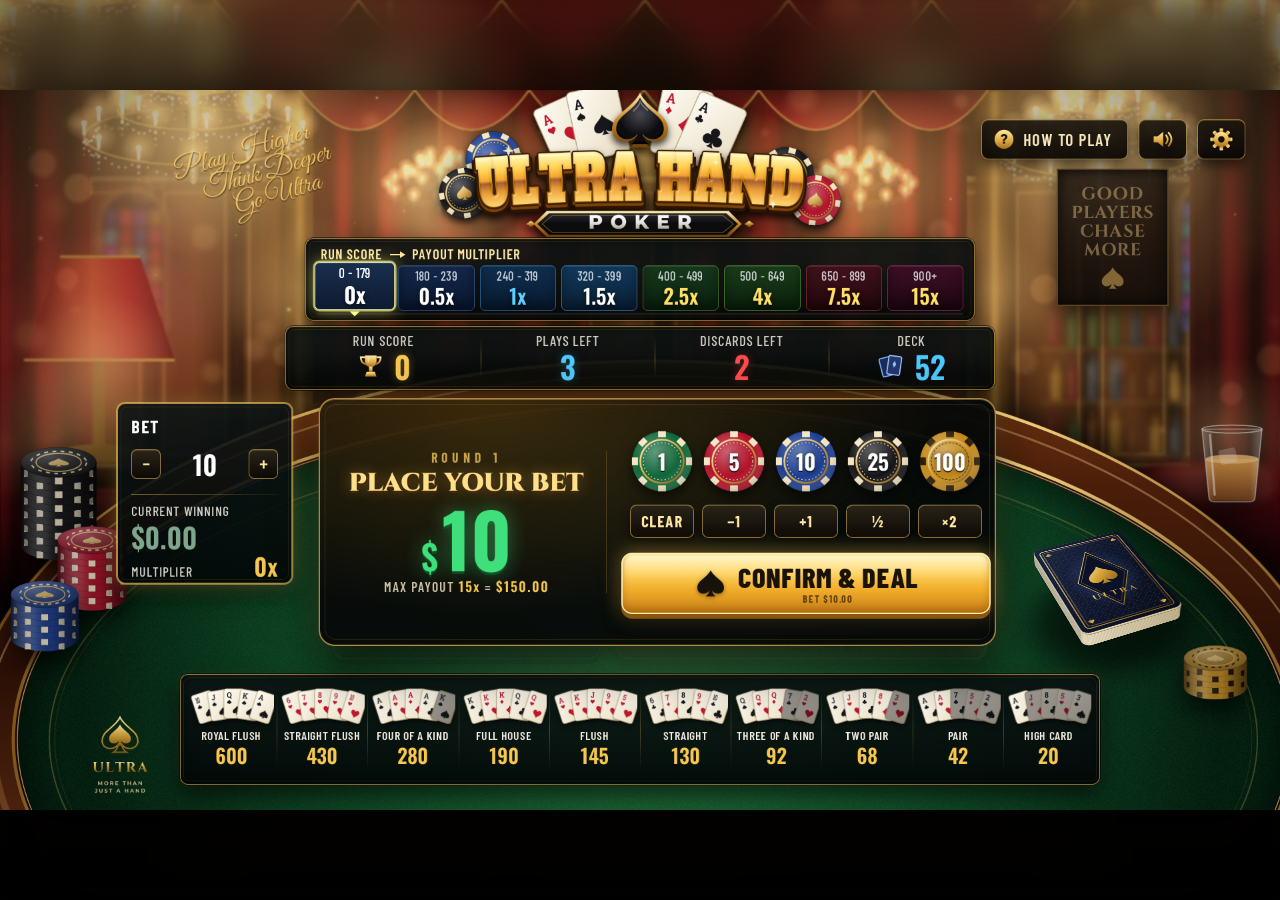
==== desktop/index.html @ 8f2689df "Ultra Hand Poker" ====
<!doctype html>
<html lang="en">
<head>
<meta charset="utf-8">
<meta name="viewport" content="width=device-width,initial-scale=1,viewport-fit=cover">
<meta name="theme-color" content="#0b0605">
<title>Ultra Hand Poker</title>
<link rel="preload" href="assets/backgrounds/casino_lounge.jpg" as="image">
<link rel="preload" href="assets/backgrounds/table.png" as="image">
<link rel="stylesheet" href="css/fonts.css">
<link rel="stylesheet" href="css/stage.css">
<link rel="stylesheet" href="css/components.css">
<link rel="stylesheet" href="css/cards.css">
<link rel="stylesheet" href="css/effects.css">
<link rel="stylesheet" href="css/portrait.css">
</head>
<body>
<div id="viewport">
  <div id="stage" class="stage">
    <!-- ================= ROOM (static backdrop) ================= -->
    <div class="room" aria-hidden="true">
      <img class="room-bg" src="assets/backgrounds/casino_lounge.jpg" alt="">
      <div class="flicker f1"></div><div class="flicker f2"></div><div class="flicker f3"></div><div class="flicker f4"></div>
      <canvas id="ambient" width="1920" height="1080"></canvas>
    </div>

    <!-- ================= WORLD (shakes as one) ================= -->
    <div id="world" class="world">
      <img class="table" src="assets/backgrounds/table.png" alt="" aria-hidden="true">

      <!-- decorative props -->
      <div class="props" aria-hidden="true">
        <img class="prop stack s1" src="assets/ui/chipstack_black.svg" alt="">
        <img class="prop stack s2" src="assets/ui/chipstack_red.svg" alt="">
        <img class="prop stack s3" src="assets/ui/chipstack_blue.svg" alt="">
        <img class="prop stack s4" src="assets/ui/chipstack_gold.svg" alt="">
        <img class="prop glass" src="assets/ui/glass.svg" alt="">
      </div>
      <div id="deck" class="deck-prop" aria-hidden="true"></div>

      <div class="motto" aria-hidden="true"><span>Play Higher</span><span>Think Deeper</span><span>Go Ultra</span></div>
      <div class="wall-sign" aria-hidden="true"><span>GOOD</span><span>PLAYERS</span><span>CHASE</span><span>MORE</span><svg viewBox="0 0 100 100"><path d="M50 3 C55 14 66 24 78 34 C91 45 98 53 98 66 C98 79 88 87 76 87 C67 87 60 83 55 76 C56 85 60 92 68 97 L32 97 C40 92 44 85 45 76 C40 83 33 87 24 87 C12 87 2 79 2 66 C2 53 9 45 22 34 C34 24 45 14 50 3 Z"/></svg></div>

      <header id="logoWrap" class="logo-wrap"><img class="logo" src="assets/ui/logo.png" alt="Ultra Hand Poker"><div class="logo-shine"><i></i><i></i><i></i><i></i></div></header>

      <nav class="top-controls">
        <button id="howToBtn" class="btn-ghost how"><img src="assets/ui/icons/help.svg" alt=""><span>HOW TO PLAY</span></button>
        <button id="soundBtn" class="btn-ghost square" aria-label="Toggle sound"><img id="soundIcon" src="assets/ui/icons/sound_on.svg" alt=""></button>
        <button id="settingsBtn" class="btn-ghost square" aria-label="Settings"><img src="assets/ui/icons/settings.svg" alt=""></button>
      </nav>

      <section class="panel ladder-panel">
        <div class="panel-label">RUN SCORE <i class="arrow"></i> PAYOUT MULTIPLIER</div>
        <div id="ladder" class="ladder"></div>
        <div class="tier-progress"><i id="tierFill"></i></div>
      </section>

      <section class="panel hud">
        <div class="hud-cell score"><span class="lbl">RUN SCORE</span><div class="val"><img src="assets/ui/icons/trophy.svg" alt=""><b id="runScore">0</b></div></div>
        <div class="hud-cell plays"><span class="lbl">PLAYS LEFT</span><div class="val"><b id="playsLeft">3</b></div></div>
        <div class="hud-cell discards"><span class="lbl">DISCARDS LEFT</span><div class="val"><b id="discardsLeft">2</b></div></div>
        <div class="hud-cell deckc"><span class="lbl">DECK</span><div class="val"><img src="assets/ui/icons/deck.svg" alt=""><b id="deckLeft">52</b></div></div>
      </section>

      <aside class="panel bet-panel">
        <div class="bet-title">BET</div>
        <div class="bet-control">
          <button id="betMinus" class="bet-btn" aria-label="Decrease bet">−</button>
          <input id="betInput" type="number" min="1" max="10000" step="1" value="10" inputmode="numeric" aria-label="Bet amount">
          <button id="betPlus" class="bet-btn" aria-label="Increase bet">+</button>
        </div>
        <div class="bet-sep"></div>
        <div class="bet-label">CURRENT WINNING</div>
        <div id="livePayout" class="live-win">$0.00</div>
        <div class="mult-row"><span>MULTIPLIER</span><b id="currentMult">0x</b></div>
      </aside>

      <div id="hand" class="hand"></div>

      <div class="sort-bar">
        <span class="sort-lbl">SORT:</span>
        <button id="sortRankBtn" class="seg">RANK</button>
        <button id="sortSuitBtn" class="seg">SUIT</button>
        <div id="suitPick" class="suit-pick"></div>
      </div>

      <div id="actions" class="actions">
        <button id="discardBtn" class="big-btn discard"><img class="ico" src="assets/ui/icons/discard.svg" alt=""><span class="lbl">DISCARD</span><em id="discardBadge" class="badge">2</em></button>
        <button id="playBtn" class="big-btn play"><img class="ico" src="assets/ui/icons/spade.svg" alt=""><span class="lbl">PLAY HAND<small id="playHint">SELECT 1–5 CARDS</small></span></button>
      </div>

      <!-- bet stake phase: choose the wager, then deal -->
      <section id="stakePanel" class="stake-panel" aria-labelledby="stakeTitle">
        <div class="stake-left">
        <div class="stake-kicker">ROUND <span id="stakeRound">1</span></div>
        <h2 id="stakeTitle">PLACE YOUR BET</h2>
        <div class="stake-amount"><span class="cur">$</span><b id="stakeValue">10</b></div>
        <div class="stake-max">MAX PAYOUT <b>15x</b> = <b id="stakeMax">$150.00</b></div>
        </div>
        <div class="stake-right">
        <div id="stakeChips" class="stake-chips"></div>
        <div class="stake-tools">
          <button id="stakeClear" class="stake-tool">CLEAR</button>
          <button id="stakeMinus" class="stake-tool" aria-label="Decrease bet by 1">−1</button>
          <button id="stakePlus" class="stake-tool" aria-label="Increase bet by 1">+1</button>
          <button id="stakeHalf" class="stake-tool">½</button>
          <button id="stakeDouble" class="stake-tool">×2</button>
        </div>
        <button id="confirmBet" class="big-btn play stake-confirm"><img class="ico" src="assets/ui/icons/spade.svg" alt=""><span class="lbl">CONFIRM &amp; DEAL<small id="confirmHint">BET $10.00</small></span></button>
        </div>
      </section>
      <section id="guide" class="panel guide"></section>
      <img class="emblem" src="assets/ui/emblem.svg" alt="" aria-hidden="true">

      <!-- scoring breakdown (appears during a play) -->
      <div id="scorePanel" class="score-panel" aria-live="polite">
        <div id="spName" class="sp-name">PAIR</div>
        <div class="sp-row">
          <div class="sp-box hand-val"><small>HAND</small><b id="spBase">0</b></div>
          <i class="sp-op">+</i>
          <div class="sp-box card-val"><small>CARDS</small><b id="spCards">0</b></div>
          <i class="sp-op">=</i>
          <div class="sp-box total"><small>SCORE</small><b id="spTotal">0</b></div>
        </div>
      </div>
      <div id="floaters" class="floaters"></div>
      <div id="finalBanner" class="final-banner">FINAL HAND</div>
    </div>

    <!-- ================= FX + OVERLAYS ================= -->
    <canvas id="fx" class="fx" width="1920" height="1080"></canvas>
    <div id="flash" class="flash"></div>
    <div id="tierBurst" class="tier-burst">
      <img class="rays" src="assets/ui/fx_rays.png" alt="">
      <div class="tb-inner"><small>PAYOUT TIER UNLOCKED</small><strong id="tierValue">2.5x</strong><span id="tierRange">400 – 499</span></div>
    </div>
    <div id="shuffleOverlay" class="shuffle-overlay"><strong>SHUFFLING &amp; DEALING</strong></div>

    <div id="howModal" class="modal" role="dialog" aria-modal="true" aria-labelledby="howTitle">
      <div class="modal-card">
        <button class="modal-close" data-close="howModal" aria-label="Close">×</button>
        <div class="kicker">ULTRA HAND POKER</div>
        <h2 id="howTitle">HOW TO PLAY</h2>
        <div class="how-grid">
          <div class="how-step"><b>1</b><div><strong>BET, THEN DEAL</strong>Pick your stake with the chips and press <em>Confirm &amp; Deal</em>. You get 7 cards from one finite 52-card deck — select 1–5.</div></div>
          <div class="how-step"><b>2</b><div><strong>PLAY OR DISCARD</strong>You get <em>3 Plays</em> and <em>2 Discards</em>. Used cards are replaced from the same deck.</div></div>
          <div class="how-step"><b>3</b><div><strong>SCORE</strong>Score = Poker Hand Value + values of the cards that form the hand. 2–10 = face value, J/Q/K = 10, A = 11.</div></div>
          <div class="how-step"><b>4</b><div><strong>CHASE THE PAYOUT</strong>Your Run Score climbs the ladder. The final tier multiplies your wager.</div></div>
        </div>
        <div id="howTable" class="how-table"></div>
        <div class="rule-note">Only cards that form the detected hand add card value — kickers score nothing.</div>
        <button class="big-btn play modal-cta" data-close="howModal"><span class="lbl">LET'S PLAY</span></button>
      </div>
    </div>

    <div id="settingsModal" class="modal" role="dialog" aria-modal="true" aria-labelledby="setTitle">
      <div class="modal-card small">
        <button class="modal-close" data-close="settingsModal" aria-label="Close">×</button>
        <div class="kicker">PREFERENCES</div>
        <h2 id="setTitle">SETTINGS</h2>
        <label class="setting-row">Sound volume <input id="volume" type="range" min="0" max="100" value="80"></label>
        <label class="setting-row">Screen shake <input id="shakeToggle" type="checkbox" checked></label>
        <label class="setting-row">Fast animations <input id="fastToggle" type="checkbox"></label>
        <label class="setting-row">Reduced motion <input id="motionToggle" type="checkbox"></label>
        <label class="setting-row">Show scoring detail <input id="detailToggle" type="checkbox" checked></label>
      </div>
    </div>

    <div id="resultModal" class="modal" role="dialog" aria-modal="true" aria-labelledby="resTitle">
      <div class="modal-card result">
        <div class="kicker">ROUND COMPLETE</div>
        <h2 id="resTitle">ULTRA PAYOUT</h2>
        <div class="res-label">WINNING PAYOUT</div>
        <div id="finalPayout" class="final-payout">$0.00</div>
        <div id="finalSub" class="final-sub"></div>
        <div id="finalHands" class="final-hands"></div>
        <button id="playAgainBtn" class="big-btn play modal-cta"><span class="lbl">NEXT ROUND</span></button>
      </div>
    </div>
  </div>
</div>
<div id="rotateHint" class="rotate-hint"></div>

<script src="js/config.js"></script>
<script src="js/rules.js"></script>
<script src="js/audio.js"></script>
<script src="js/fx.js"></script>
<script src="js/cards.js"></script>
<script src="js/ui.js"></script>
<script src="js/game.js"></script>
</body>
</html>
---- desktop/css/fonts.css ----
/* Bundled open-source fonts (SIL OFL) */
@font-face{font-family:"Barlow Condensed";font-weight:500;font-display:block;src:url(../assets/fonts/barlow-condensed-latin-500-normal.woff2) format("woff2")}
@font-face{font-family:"Barlow Condensed";font-weight:600;font-display:block;src:url(../assets/fonts/barlow-condensed-latin-600-normal.woff2) format("woff2")}
@font-face{font-family:"Barlow Condensed";font-weight:700;font-display:block;src:url(../assets/fonts/barlow-condensed-latin-700-normal.woff2) format("woff2")}
@font-face{font-family:"Barlow Condensed";font-weight:800;font-display:block;src:url(../assets/fonts/barlow-condensed-latin-800-normal.woff2) format("woff2")}
@font-face{font-family:"Oswald";font-weight:500;font-display:block;src:url(../assets/fonts/oswald-latin-500-normal.woff2) format("woff2")}
@font-face{font-family:"Oswald";font-weight:600;font-display:block;src:url(../assets/fonts/oswald-latin-600-normal.woff2) format("woff2")}
@font-face{font-family:"Oswald";font-weight:700;font-display:block;src:url(../assets/fonts/oswald-latin-700-normal.woff2) format("woff2")}
@font-face{font-family:"Great Vibes";font-weight:400;font-display:block;src:url(../assets/fonts/great-vibes-latin-400-normal.woff2) format("woff2")}
@font-face{font-family:"Cinzel";font-weight:700;font-display:block;src:url(../assets/fonts/cinzel-latin-700-normal.woff2) format("woff2")}
@font-face{font-family:"Cinzel";font-weight:900;font-display:block;src:url(../assets/fonts/cinzel-latin-900-normal.woff2) format("woff2")}
---- desktop/css/stage.css ----
/* ==========================================================
   Ultra Hand Poker — stage & layout
   Design canvas: 1920 x 1080 (16:9), scaled to fit by js/ui.js
   ========================================================== */
:root{
  --gold:#e8b94f; --gold-l:#ffe7a3; --gold-d:#9a6a1c; --gold-line:rgba(214,170,82,.78);
  --ink:#070908; --panel:rgba(5,10,10,.86); --panel-2:rgba(9,18,17,.92);
  --cyan:#4cc9ff; --red:#ff4a4f; --green:#3fe07c;
  --ease-back:cubic-bezier(.34,1.56,.64,1); --ease-out:cubic-bezier(.16,1,.3,1);
  --label:"Barlow Condensed","Arial Narrow",sans-serif; --num:"Oswald","Arial Narrow",sans-serif;
}
*{box-sizing:border-box}
html,body{margin:0;height:100%;overflow:hidden;background:#090404;color:#fff;font-family:var(--label);-webkit-font-smoothing:antialiased;user-select:none;-webkit-user-select:none;touch-action:manipulation}
button{font-family:inherit;cursor:pointer;border:0;background:none;color:inherit;padding:0}
button:disabled{cursor:default}
#viewport{position:fixed;inset:0;overflow:hidden;
  background:#0b0505 url(../assets/backgrounds/casino_lounge.jpg) center/cover no-repeat}
#viewport::before{content:"";position:absolute;inset:0;backdrop-filter:blur(18px) brightness(.55);-webkit-backdrop-filter:blur(18px) brightness(.55)}
.stage{position:absolute;left:50%;top:50%;width:1920px;height:1080px;transform-origin:0 0;overflow:hidden;
  box-shadow:0 0 120px rgba(0,0,0,.9)}
.room,.world{position:absolute;inset:0}
.room-bg{position:absolute;inset:0;width:100%;height:100%;display:block}
#ambient{position:absolute;inset:0;pointer-events:none;mix-blend-mode:screen}
.flicker{position:absolute;border-radius:50%;pointer-events:none;mix-blend-mode:screen;
  background:radial-gradient(circle,rgba(255,206,130,.42),rgba(255,170,80,0) 65%);animation:flicker 3.2s infinite ease-in-out}
.flicker.f1{left:90px;top:-150px;width:420px;height:420px}
.flicker.f2{left:1450px;top:-110px;width:400px;height:400px;animation-delay:-1.3s}
.flicker.f3{left:-40px;top:200px;width:380px;height:360px;background:radial-gradient(circle,rgba(255,90,60,.35),rgba(255,60,40,0) 65%);animation-delay:-.6s}
.flicker.f4{left:540px;top:30px;width:240px;height:240px;animation-delay:-2s}
@keyframes flicker{0%,100%{opacity:.75}20%{opacity:1}45%{opacity:.82}60%{opacity:.95}80%{opacity:.7}}

.world{will-change:transform}
.table{position:absolute;inset:0;width:100%;height:100%;pointer-events:none}
.fx{position:absolute;inset:0;pointer-events:none;z-index:60}

/* ---------- block placement (desktop 16:9) ---------- */
.logo-wrap{position:absolute;left:645px;top:-2px;width:630px;height:238px;z-index:5;pointer-events:none}
.top-controls{position:absolute;right:52px;top:44px;display:flex;gap:16px;z-index:20}
.ladder-panel{position:absolute;left:458px;top:222px;width:1004px;height:124px;z-index:6}
.hud{position:absolute;left:428px;top:354px;width:1064px;height:96px;z-index:6}
.bet-panel{position:absolute;left:176px;top:470px;width:262px;height:270px;z-index:8}
.hand{position:absolute;left:0;top:0;width:1920px;height:1080px;pointer-events:none;z-index:10}
.sort-bar{position:absolute;left:688px;top:706px;width:584px;height:48px;z-index:9}
.actions{position:absolute;left:500px;top:770px;width:980px;height:84px;z-index:12}
.guide{position:absolute;left:270px;top:876px;width:1380px;height:166px;z-index:7}
.emblem{position:absolute;left:118px;top:930px;width:124px;opacity:.92;z-index:6}
.motto{position:absolute;left:268px;top:70px;z-index:4}
.wall-sign{position:absolute;left:1585px;top:118px;z-index:3}
.deck-prop{position:absolute;left:1580px;top:640px;width:150px;height:214px;z-index:7}
.props .prop{position:absolute;pointer-events:none;filter:drop-shadow(0 18px 18px rgba(0,0,0,.65)) brightness(.82) saturate(.9)}
.props .stack.s1{left:22px;top:520px;width:132px}
.props .stack.s2{left:78px;top:640px;width:120px}
.props .stack.s3{left:8px;top:722px;width:118px}
.props .stack.s4{left:1768px;top:820px;width:110px}
.props .chip.c1{left:1700px;top:930px;width:96px;transform:rotateX(62deg) rotateZ(20deg)}
.props .chip.c2{left:150px;top:820px;width:86px;transform:rotateX(62deg) rotateZ(-30deg)}
.props .glass{left:1796px;top:500px;width:104px;opacity:.95}
.score-panel{position:absolute;left:660px;top:704px;width:640px;z-index:30}
.floaters{position:absolute;inset:0;pointer-events:none;z-index:40}
.final-banner{position:absolute;left:810px;top:458px;z-index:11}
---- desktop/css/components.css ----
/* ==========================================================
   Panels, HUD, ladder, buttons, guide strip, modals
   ========================================================== */
.panel{border-radius:12px;background:linear-gradient(180deg,rgba(14,22,22,.9),rgba(3,8,8,.92));
  border:1.5px solid var(--gold-line);
  box-shadow:0 0 0 1px rgba(0,0,0,.65),inset 0 1px 0 rgba(255,228,160,.16),inset 0 0 24px rgba(0,0,0,.6),0 14px 34px rgba(0,0,0,.65),0 0 18px rgba(232,185,79,.10)}
.panel::after{content:"";position:absolute;inset:4px;border-radius:9px;border:1px solid rgba(232,185,79,.12);pointer-events:none}

/* ---------- logo ---------- */
.logo{width:100%;height:auto;display:block;filter:drop-shadow(0 10px 20px rgba(0,0,0,.6));animation:logoFloat 6s ease-in-out infinite}
.logo-shine{position:absolute;inset:0;pointer-events:none}
.logo-shine i{position:absolute;width:64px;height:64px;margin:-32px 0 0 -32px;background:url(../assets/ui/fx_star.png) center/contain no-repeat;mix-blend-mode:screen;opacity:0;animation:twinkle 4.8s ease-in-out infinite}
.logo-shine i:nth-child(1){left:24%;top:44%;animation-delay:.4s}
.logo-shine i:nth-child(2){left:71%;top:47%;animation-delay:2.1s}
.logo-shine i:nth-child(3){left:50%;top:13%;animation-delay:3.4s;width:44px;height:44px}
.logo-shine i:nth-child(4){left:88%;top:62%;animation-delay:1.3s;width:40px;height:40px}
@keyframes twinkle{0%,70%,100%{opacity:0;transform:scale(.2) rotate(0)}80%{opacity:1;transform:scale(1.1) rotate(45deg)}90%{opacity:.4;transform:scale(.6) rotate(90deg)}}
@keyframes logoFloat{0%,100%{transform:translateY(0)}50%{transform:translateY(-3px)}}
.logo-wrap.pulse .logo{animation:logoPop .5s var(--ease-back)}
@keyframes logoPop{0%{transform:scale(1)}40%{transform:scale(1.06)}100%{transform:scale(1)}}

/* ---------- top-right controls ---------- */
.btn-ghost{height:60px;border-radius:10px;display:flex;align-items:center;justify-content:center;gap:12px;
  background:linear-gradient(180deg,rgba(28,22,14,.92),rgba(8,6,4,.94));border:1.5px solid var(--gold-line);
  box-shadow:inset 0 1px 0 rgba(255,230,170,.22),0 8px 20px rgba(0,0,0,.6);transition:transform .15s var(--ease-back),box-shadow .2s,filter .2s}
.btn-ghost:hover{transform:translateY(-2px) scale(1.04);box-shadow:inset 0 1px 0 rgba(255,230,170,.3),0 10px 26px rgba(0,0,0,.7),0 0 16px rgba(232,185,79,.4);filter:brightness(1.12)}
.btn-ghost:active{transform:translateY(1px) scale(.97)}
.btn-ghost.how{padding:0 24px 0 16px;font:600 25px/1 var(--label);letter-spacing:.06em;color:#f8e7bd}
.btn-ghost.how img{width:34px;height:34px}
.btn-ghost.square{width:72px}
.btn-ghost.square img{width:36px;height:36px}
.btn-ghost.muted img{opacity:.55}

/* ---------- motto + wall sign ---------- */
.motto{display:flex;flex-direction:column;font:400 42px/0.92 "Great Vibes",cursive;color:#f2c96a;transform:rotate(-17deg);
  text-shadow:0 0 14px rgba(255,190,90,.45),0 2px 2px rgba(0,0,0,.6);opacity:.88}
.motto span:nth-child(2){margin-left:34px}.motto span:nth-child(3){margin-left:72px}
.wall-sign{width:168px;height:206px;display:flex;flex-direction:column;align-items:center;justify-content:center;
  font:700 26px/1.08 "Cinzel",serif;color:rgba(214,180,120,.5);letter-spacing:.04em;
  background:linear-gradient(180deg,rgba(26,18,14,.82),rgba(12,8,6,.86));border:2px solid rgba(160,120,60,.45);
  box-shadow:inset 0 0 22px rgba(0,0,0,.8),0 10px 30px rgba(0,0,0,.6);filter:blur(.4px)}
.wall-sign svg{width:34px;height:34px;margin-top:10px;fill:rgba(214,170,90,.55)}

/* ---------- ladder ---------- */
.panel-label{position:absolute;left:22px;top:12px;font:600 21px/1 var(--label);letter-spacing:.05em;color:var(--gold-l)}
.panel-label .arrow{display:inline-block;width:22px;height:2px;background:currentColor;vertical-align:middle;margin:0 6px;position:relative;top:-2px}
.panel-label .arrow::after{content:"";position:absolute;right:-1px;top:-4px;border-left:8px solid currentColor;border-top:5px solid transparent;border-bottom:5px solid transparent}
.ladder{position:absolute;left:16px;right:16px;top:40px;height:68px;display:grid;grid-template-columns:repeat(8,1fr);gap:8px}
.tier{position:relative;border-radius:7px;display:flex;flex-direction:column;align-items:center;justify-content:center;
  background:linear-gradient(180deg,var(--t1),var(--t2));border:1px solid var(--tb);
  box-shadow:inset 0 1px 0 rgba(255,255,255,.12),inset 0 -10px 18px rgba(0,0,0,.35);transition:transform .3s var(--ease-back),box-shadow .3s,filter .3s}
.tier span{font:500 19px/1 var(--label);color:rgba(235,240,245,.86);letter-spacing:.02em}
.tier strong{font:600 31px/1.05 var(--num);color:var(--tc,#fff);margin-top:4px;text-shadow:0 2px 6px rgba(0,0,0,.6)}
.tier.cur{transform:translateY(-3px) scale(1.06);border-color:#ffe08a;filter:brightness(1.35);
  box-shadow:0 0 0 2px rgba(255,214,110,.65),0 0 22px rgba(255,200,90,.55),inset 0 1px 0 rgba(255,255,255,.2)}
.tier.cur::after{content:"";position:absolute;left:50%;bottom:-10px;transform:translateX(-50%);border-top:7px solid #ffd76e;border-left:7px solid transparent;border-right:7px solid transparent}
.tier.passed{filter:saturate(.55) brightness(.75)}
.tier.tflash{animation:tierFlash .9s ease-out}
@keyframes tierFlash{0%{filter:brightness(3.2);transform:scale(1.25)}100%{filter:brightness(1.35);transform:translateY(-3px) scale(1.06)}}
.tier-progress{position:absolute;left:16px;right:16px;bottom:7px;height:4px;border-radius:3px;background:rgba(255,255,255,.07);overflow:hidden}
.tier-progress i{display:block;height:100%;width:0;background:linear-gradient(90deg,#9a6a1c,#ffd76e);box-shadow:0 0 8px #ffcf6a;transition:width .8s var(--ease-out)}

/* ---------- HUD ---------- */
.hud{display:grid;grid-template-columns:1.12fr 1fr 1fr .95fr}
.hud-cell{position:relative;display:flex;flex-direction:column;align-items:center;justify-content:center}
.hud-cell+.hud-cell::before{content:"";position:absolute;left:0;top:16px;bottom:16px;width:1px;background:linear-gradient(transparent,rgba(232,185,79,.55),transparent)}
.hud .lbl{font:500 21px/1 var(--label);letter-spacing:.05em;color:rgba(236,232,222,.9)}
.hud .val{display:flex;align-items:center;gap:14px;margin-top:4px}
.hud .val img{width:42px;height:42px}
.hud b{font:600 46px/1.05 var(--num);display:inline-block;transition:color .2s}
.hud .score b{color:#f6c64e;text-shadow:0 0 14px rgba(246,198,78,.35)}
.hud .plays b{color:var(--cyan);text-shadow:0 0 14px rgba(76,201,255,.3)}
.hud .discards b{color:var(--red);text-shadow:0 0 14px rgba(255,74,79,.3)}
.hud .deckc b{color:var(--cyan)}
.hud b.bump{animation:bump .45s var(--ease-back)}
@keyframes bump{0%{transform:scale(1)}35%{transform:scale(1.35)}100%{transform:scale(1)}}
.hud .score.glow{animation:cellGlow 1s ease-out}
@keyframes cellGlow{0%{background:radial-gradient(circle,rgba(255,210,110,.45),transparent 70%)}100%{background:transparent}}
.hud-cell.zero b{opacity:.85}

/* ---------- bet panel ---------- */
.bet-panel{padding:20px 20px 16px}
.bet-title{font:700 27px/1 var(--label);letter-spacing:.06em;color:#fff}
.bet-control{display:flex;align-items:center;justify-content:space-between;margin-top:12px}
.bet-btn{width:44px;height:44px;border-radius:8px;font:500 30px/1 var(--num);color:var(--gold-l);
  background:linear-gradient(180deg,#2a2418,#0d0a06);border:1.5px solid var(--gold-line);box-shadow:inset 0 1px 0 rgba(255,230,170,.2);transition:transform .12s,filter .2s}
.bet-btn:hover:not(:disabled){filter:brightness(1.3);transform:scale(1.08)}
.bet-btn:active:not(:disabled){transform:scale(.92)}
.bet-btn:disabled{opacity:.35}
#betInput{width:110px;text-align:center;background:transparent;border:0;color:#fff;font:600 40px/1 var(--num);outline:none;-moz-appearance:textfield;appearance:textfield}
#betInput::-webkit-inner-spin-button,#betInput::-webkit-outer-spin-button{-webkit-appearance:none;margin:0}
#betInput:disabled{color:#d7d2c4}
.bet-sep{height:1px;margin:14px 0 14px;background:linear-gradient(90deg,rgba(232,185,79,.6),rgba(232,185,79,.08))}
.bet-label{font:500 20px/1 var(--label);letter-spacing:.06em;color:rgba(236,232,222,.92)}
.live-win{font:600 42px/1.12 var(--num);color:var(--green);text-shadow:0 0 16px rgba(63,224,124,.35);margin-top:6px;white-space:nowrap}
.live-win.zero{color:#7fa58c;text-shadow:none}
.mult-row{display:flex;align-items:baseline;justify-content:space-between;margin-top:2px}
.mult-row span{font:500 20px/1 var(--label);letter-spacing:.06em;color:rgba(236,232,222,.92)}
.mult-row b{font:600 36px/1 var(--num);color:#f6c64e}
.bet-panel .bump{animation:bump .5s var(--ease-back)}

/* ---------- sort bar ---------- */
.sort-bar{display:flex;align-items:center;gap:0;padding:0 6px 0 22px;border-radius:9px;
  background:linear-gradient(180deg,rgba(6,12,11,.9),rgba(2,6,6,.92));border:1px solid rgba(200,170,100,.35);box-shadow:0 8px 20px rgba(0,0,0,.5)}
.sort-lbl{font:600 21px/1 var(--label);color:rgba(230,226,214,.9);letter-spacing:.06em;margin-right:22px}
.seg{height:36px;width:104px;border-radius:6px;font:600 21px/1 var(--label);letter-spacing:.04em;color:#e9e4d6;border:1px solid transparent;transition:all .18s}
.seg:hover{color:#fff;background:rgba(255,255,255,.06)}
.seg.active{color:#ffe7a3;background:linear-gradient(180deg,#4a3714,#24190a);border-color:rgba(232,185,79,.75);box-shadow:inset 0 1px 0 rgba(255,230,170,.25),0 0 10px rgba(232,185,79,.25)}
.suit-pick{margin-left:auto;height:36px;display:flex;align-items:center;gap:6px;padding:0 12px;border-left:1px solid rgba(200,170,100,.3)}
.suit-pick button{width:44px;height:34px;border-radius:6px;display:grid;place-items:center;transition:transform .15s var(--ease-back),background .2s}
.suit-pick button:hover{transform:scale(1.18);background:rgba(255,255,255,.06)}
.suit-pick button.active{background:rgba(232,185,79,.16);box-shadow:inset 0 0 0 1px rgba(232,185,79,.55)}
.suit-pick svg{width:24px;height:24px}

/* ---------- big action buttons ---------- */
.actions{display:flex;gap:26px;align-items:stretch}
.big-btn{position:relative;flex:0 0 auto;border-radius:16px;display:flex;align-items:center;justify-content:center;gap:16px;
  font:800 38px/1 var(--label);letter-spacing:.03em;transition:transform .14s var(--ease-back),filter .2s,box-shadow .2s,opacity .3s;isolation:isolate}
.big-btn::before{content:"";position:absolute;inset:3px;border-radius:13px;background:linear-gradient(180deg,rgba(255,255,255,.35),rgba(255,255,255,0) 46%);z-index:-1;pointer-events:none}
.big-btn .ico{width:50px;height:50px;filter:drop-shadow(0 2px 3px rgba(0,0,0,.4))}
.big-btn .lbl{display:flex;flex-direction:column;align-items:center}
.big-btn .lbl small{font:700 15px/1 var(--label);letter-spacing:.12em;margin-top:5px;opacity:.85;white-space:nowrap}
.big-btn:hover:not(:disabled){transform:translateY(-3px) scale(1.03);filter:brightness(1.12)}
.big-btn:active:not(:disabled){transform:translateY(3px) scale(.97)}
.big-btn:disabled{filter:saturate(.35) brightness(.6);opacity:.82}
.big-btn.discard{width:276px;color:#cfe8ff;text-shadow:0 2px 3px rgba(0,0,0,.45);
  background:linear-gradient(180deg,#3a87f0 0%,#1a56c4 48%,#0f3a92 100%);border:2px solid #6fb0ff;
  box-shadow:0 7px 0 #0a2560,0 12px 24px rgba(0,0,0,.6),0 0 22px rgba(60,140,255,.35),inset 0 -6px 12px rgba(0,0,40,.35)}
.big-btn.play{width:350px;color:#1b1206;
  background:linear-gradient(180deg,#fff2b3 0%,#ffd45e 30%,#f0ac2a 62%,#c98118 100%);border:2px solid #fff0b0;
  box-shadow:0 7px 0 #8a560f,0 12px 26px rgba(0,0,0,.6),0 0 30px rgba(255,200,80,.5),inset 0 -6px 12px rgba(120,60,0,.35)}
.big-btn.play .lbl{font-size:42px}
.big-btn.play .lbl small{color:#4a2d07}
.big-btn.play.ready{animation:playReady 1.6s ease-in-out infinite}
@keyframes playReady{0%,100%{box-shadow:0 7px 0 #8a560f,0 12px 26px rgba(0,0,0,.6),0 0 26px rgba(255,200,80,.45),inset 0 -6px 12px rgba(120,60,0,.35)}50%{box-shadow:0 7px 0 #8a560f,0 12px 26px rgba(0,0,0,.6),0 0 50px rgba(255,214,100,.85),inset 0 -6px 12px rgba(120,60,0,.35)}}
.big-btn.round{width:290px;color:#ffc9c4;text-shadow:0 2px 3px rgba(0,0,0,.45);
  background:linear-gradient(180deg,#e2414b 0%,#b11a28 50%,#760c17 100%);border:2px solid #ff7a7a;
  box-shadow:0 7px 0 #4d0710,0 12px 24px rgba(0,0,0,.6),0 0 22px rgba(255,60,70,.3),inset 0 -6px 12px rgba(40,0,0,.35)}
.badge{position:absolute;right:-14px;top:-14px;width:44px;height:44px;border-radius:50%;display:grid;place-items:center;
  font:600 24px/1 var(--num);font-style:normal;color:#ffe7a3;background:radial-gradient(circle at 40% 35%,#22345c,#0a1226);border:2px solid #e2b54e;box-shadow:0 4px 10px rgba(0,0,0,.6)}
.badge.bump{animation:bump .4s var(--ease-back)}
.actions.dim .big-btn{opacity:.12;pointer-events:none}
.shake-x{animation:shakeX .35s}
@keyframes shakeX{0%,100%{translate:0}20%{translate:-8px}40%{translate:7px}60%{translate:-5px}80%{translate:3px}}

/* ---------- hand guide strip ---------- */
.guide{display:grid;grid-template-columns:repeat(10,1fr);padding:10px 8px 8px}
.g-item{position:relative;display:flex;flex-direction:column;align-items:center;justify-content:flex-start;transition:transform .25s var(--ease-back),filter .25s}
.g-item+.g-item::before{content:"";position:absolute;left:0;top:14px;bottom:14px;width:1px;background:linear-gradient(transparent,rgba(232,185,79,.35),transparent)}
.g-item img{width:128px;height:64px;object-fit:contain;filter:drop-shadow(0 4px 4px rgba(0,0,0,.4));transition:transform .3s var(--ease-back)}
.g-item .gn{margin-top:8px;font:600 18px/1 var(--label);letter-spacing:.04em;color:#f1ece0;white-space:nowrap}
.g-item .gv{margin-top:6px;font:600 30px/1 var(--num);color:#f6c64e}
.g-item.hl{filter:brightness(1.25)}
.g-item.hl img{transform:translateY(-8px) scale(1.08)}
.g-item.hl::after{content:"";position:absolute;inset:-4px 2px;border-radius:9px;box-shadow:inset 0 0 0 1.5px rgba(255,214,110,.75),0 0 18px rgba(255,200,90,.35);pointer-events:none}
.g-item.fire{animation:guideFire .8s var(--ease-out)}
@keyframes guideFire{0%{transform:scale(1.18);filter:brightness(2)}100%{transform:scale(1);filter:brightness(1.25)}}

/* ---------- score breakdown ---------- */
.score-panel{display:flex;flex-direction:column;align-items:center;pointer-events:none;opacity:0;transform:scale(.6) translateY(20px);transition:opacity .25s,transform .35s var(--ease-back)}
.score-panel.show{opacity:1;transform:none}
.sp-name{font:400 60px/1 "Cinzel",serif;font-weight:900;letter-spacing:.04em;color:#ffe08a;
  background:linear-gradient(180deg,#fff7d0,#ffd15c 45%,#d98b16 55%,#ffd36e);-webkit-background-clip:text;background-clip:text;-webkit-text-fill-color:transparent;
  filter:drop-shadow(0 3px 0 #4a2606) drop-shadow(0 0 18px rgba(255,190,80,.55))}
.sp-row{display:flex;align-items:center;gap:12px;margin-top:10px}
.sp-box{min-width:126px;padding:6px 16px 8px;border-radius:10px;text-align:center;border:1.5px solid;box-shadow:0 8px 20px rgba(0,0,0,.6)}
.sp-box small{display:block;font:700 15px/1 var(--label);letter-spacing:.14em;opacity:.85}
.sp-box b{display:block;font:600 40px/1.05 var(--num)}
.sp-box.hand-val{background:linear-gradient(180deg,#1f4fae,#0d2a6a);border-color:#7fb8ff;color:#dff0ff}
.sp-box.card-val{background:linear-gradient(180deg,#a3182a,#5a0812);border-color:#ff8a8a;color:#ffe2df}
.sp-box.total{background:linear-gradient(180deg,#3a2a0c,#120c04);border-color:#ffd76e;color:#ffe08a;min-width:150px}
.sp-op{font:600 34px/1 var(--num);font-style:normal;color:#f5e6c0;text-shadow:0 2px 4px #000}
.sp-box.pop b{animation:bump .3s var(--ease-back)}

.final-banner{padding:8px 34px;border-radius:30px;font:800 28px/1 var(--label);letter-spacing:.24em;color:#1b1206;
  background:linear-gradient(180deg,#ffe9a0,#e6a52a);box-shadow:0 0 30px rgba(255,200,80,.6),0 6px 14px rgba(0,0,0,.5);
  opacity:0;transform:translateY(10px) scale(.8);transition:all .4s var(--ease-back);pointer-events:none;white-space:nowrap}
.final-banner.show{opacity:1;transform:none;animation:finalPulse 1.6s ease-in-out infinite .4s}
@keyframes finalPulse{50%{box-shadow:0 0 50px rgba(255,210,100,.9),0 6px 14px rgba(0,0,0,.5)}}

/* ---------- modals ---------- */
.modal{position:absolute;inset:0;z-index:100;display:grid;place-items:center;background:rgba(3,2,2,.7);backdrop-filter:blur(6px);-webkit-backdrop-filter:blur(6px);
  opacity:0;pointer-events:none;transition:opacity .3s}
.modal.show{opacity:1;pointer-events:auto}
.modal-card{position:relative;width:1060px;padding:44px 56px 46px;border-radius:20px;text-align:center;
  background:linear-gradient(180deg,rgba(20,26,24,.97),rgba(5,8,8,.98));border:2px solid var(--gold-line);
  box-shadow:0 30px 80px rgba(0,0,0,.8),0 0 40px rgba(232,185,79,.18),inset 0 1px 0 rgba(255,230,170,.2);
  transform:scale(.85) translateY(30px);transition:transform .45s var(--ease-back)}
.modal.show .modal-card{transform:none}
.modal-card.small{width:620px}
.modal-close{position:absolute;right:18px;top:14px;width:46px;height:46px;border-radius:50%;font:400 38px/1 var(--num);color:var(--gold-l);background:rgba(255,255,255,.04);border:1px solid rgba(232,185,79,.4)}
.modal-close:hover{background:rgba(232,185,79,.15)}
.kicker{font:700 20px/1 var(--label);letter-spacing:.3em;color:#c9a24a}
.modal h2{margin:10px 0 26px;font:900 58px/1 "Cinzel",serif;color:#ffe08a;text-shadow:0 3px 0 #4a2606,0 0 22px rgba(255,190,80,.4)}
.how-grid{display:grid;grid-template-columns:repeat(4,1fr);gap:16px;text-align:left}
.how-step{display:flex;gap:12px;padding:16px;border-radius:12px;background:rgba(255,255,255,.035);border:1px solid rgba(232,185,79,.22);font:500 20px/1.3 var(--label);color:#ddd6c6}
.how-step b{flex:0 0 40px;height:40px;border-radius:50%;display:grid;place-items:center;font:600 22px/1 var(--num);color:#1b1206;background:linear-gradient(180deg,#ffe9a0,#e0a12a)}
.how-step strong{display:block;font:700 22px/1.1 var(--label);color:#ffe7a3;letter-spacing:.05em;margin-bottom:6px}
.how-step em{font-style:normal;color:#fff}
.how-table{display:grid;grid-template-columns:repeat(5,1fr);gap:8px;margin-top:20px}
.how-table div{display:flex;justify-content:space-between;padding:8px 12px;border-radius:8px;background:rgba(255,255,255,.04);font:600 18px/1 var(--label);color:#e9e2d0}
.how-table b{color:#f6c64e;font-family:var(--num);font-weight:600}
.rule-note{margin-top:18px;font:500 19px/1.3 var(--label);color:#b8ad95}
.modal-cta{width:340px;height:76px;margin:26px auto 0}
.setting-row{display:flex;justify-content:space-between;align-items:center;padding:16px 4px;border-bottom:1px solid rgba(232,185,79,.18);font:600 24px/1 var(--label);color:#eee6d3;text-align:left}
.setting-row input[type=checkbox]{width:26px;height:26px;accent-color:#e8b94f}
.setting-row input[type=range]{width:240px;accent-color:#e8b94f}
.modal-card.result{width:780px;overflow:hidden}
.res-label{font:600 22px/1 var(--label);letter-spacing:.2em;color:#cfc5ad}
.final-payout{margin-top:8px;font:700 110px/1 var(--num);color:var(--green);text-shadow:0 0 40px rgba(63,224,124,.5),0 4px 0 #0a3a1c}
.final-payout.none{color:#c7b9a0;text-shadow:none;font-size:90px}
.final-sub{margin-top:12px;font:600 24px/1.2 var(--label);color:#ffe7a3;letter-spacing:.04em}
.final-hands{margin-top:16px;display:flex;justify-content:center;gap:10px;flex-wrap:wrap}
.final-hands span{padding:8px 14px;border-radius:8px;background:rgba(255,255,255,.05);border:1px solid rgba(232,185,79,.25);font:600 20px/1 var(--label);color:#e9e2d0}
.final-hands b{color:#f6c64e;font-family:var(--num);margin-left:6px}

.shuffle-overlay{position:absolute;left:0;right:0;top:600px;display:flex;justify-content:center;z-index:50;pointer-events:none;opacity:0;transition:opacity .3s}
.shuffle-overlay strong{font:700 30px/1 var(--label);letter-spacing:.3em;color:#ffe7a3;text-shadow:0 0 20px rgba(255,200,90,.7),0 2px 4px #000}
.shuffle-overlay.show{opacity:1}
.rotate-hint{display:none}
.sort-bar{transition:opacity .3s}.sort-bar.dim{opacity:.1;pointer-events:none}

/* ===== two-button action bar (New Round removed) ===== */
.actions{justify-content:center}
.big-btn.discard{width:400px}
.big-btn.play{width:554px}

/* ===== bet stake phase (choose the wager before dealing) ===== */
.stake-panel{position:absolute;left:478px;top:462px;width:1016px;height:372px;z-index:25;border-radius:24px;
  display:grid;grid-template-columns:400px 1fr;align-items:center;gap:22px;padding:26px 30px;
  background:radial-gradient(ellipse at 25% 0%,rgba(60,42,12,.96),rgba(8,10,9,.97) 62%);border:2px solid var(--gold-line);
  box-shadow:0 30px 70px rgba(0,0,0,.75),0 0 40px rgba(232,185,79,.22),inset 0 1px 0 rgba(255,230,170,.25);
  opacity:0;pointer-events:none;transform:translateY(40px) scale(.92);transition:opacity .35s,transform .5s var(--ease-back)}
body.betting .stake-panel{opacity:1;pointer-events:auto;transform:none}
.stake-panel::after{content:"";position:absolute;inset:7px;border-radius:18px;border:1px solid rgba(232,185,79,.16);pointer-events:none}
.stake-left{text-align:center;border-right:1px solid rgba(232,185,79,.25);padding-right:20px}
.stake-right{display:flex;flex-direction:column;align-items:center}
.stake-kicker{font:700 20px/1 var(--label);letter-spacing:.34em;color:#c9a24a}
.stake-panel h2{margin:10px 0 4px;font:900 38px/1 "Cinzel",serif;color:#ffe08a;text-shadow:0 3px 0 #4a2606,0 0 22px rgba(255,190,80,.4);white-space:nowrap}
.stake-amount{display:flex;justify-content:center;align-items:baseline;gap:6px;color:var(--green);text-shadow:0 0 30px rgba(63,224,124,.45),0 4px 0 #0a3a1c}
.stake-amount .cur{font:600 52px/1 var(--num)}
.stake-amount b{font:700 112px/1.05 var(--num);display:inline-block}
.stake-amount b.bump{animation:bump .4s var(--ease-back)}
.stake-max{font:600 20px/1 var(--label);letter-spacing:.1em;color:#cfc2a2;margin-top:4px}
.stake-max b{color:#f6c64e;font-family:var(--num);font-weight:600}
.stake-chips{display:flex;justify-content:center;gap:14px}
.stake-chip{position:relative;width:94px;height:94px;border-radius:50%;filter:drop-shadow(0 8px 10px rgba(0,0,0,.6));transition:transform .15s var(--ease-back)}
.stake-chip:hover{transform:translateY(-6px) scale(1.06)}
.stake-chip img{width:100%;height:100%;display:block}
.stake-chip b{position:absolute;inset:0;display:grid;place-items:center;font:700 32px/1 var(--num);color:#fff;text-shadow:0 2px 0 rgba(0,0,0,.7),0 0 8px rgba(0,0,0,.6)}
.stake-chip:active{transform:scale(.88)}
.stake-chip.hit{animation:chipHit .35s var(--ease-back)}
@keyframes chipHit{0%{transform:translateY(0) scale(1)}40%{transform:translateY(-16px) scale(1.12) rotate(14deg)}100%{transform:none}}
.stake-tools{display:flex;justify-content:center;gap:12px;margin-top:18px}
.stake-tool{min-width:96px;height:50px;padding:0 14px;border-radius:10px;font:700 24px/1 var(--label);letter-spacing:.06em;color:#ffe7a3;
  background:linear-gradient(180deg,#2a2418,#0d0a06);border:1.5px solid var(--gold-line);box-shadow:inset 0 1px 0 rgba(255,230,170,.2),0 6px 14px rgba(0,0,0,.5);transition:transform .12s,filter .2s}
.stake-tool:hover{filter:brightness(1.25)}
.stake-tool:active{transform:scale(.92)}
.stake-confirm{width:560px;height:92px;margin-top:22px;animation:playReady 1.6s ease-in-out infinite}
.stake-confirm .lbl{font-size:42px}

/* while betting: gameplay controls are inactive */
body.betting .actions,body.betting .sort-bar{opacity:.18;pointer-events:none}
body.betting .bet-panel{box-shadow:0 0 0 2px rgba(255,214,110,.55),0 0 30px rgba(255,200,90,.35),0 14px 34px rgba(0,0,0,.65)}
.actions,.sort-bar{transition:opacity .35s}
---- desktop/css/cards.css ----
/* ==========================================================
   Cards — positions/tilt/flip are driven per-frame by js/cards.js
   ========================================================== */
.card{position:absolute;left:0;top:0;width:var(--cw,142px);height:var(--ch,206px);pointer-events:auto;cursor:pointer;will-change:transform;-webkit-tap-highlight-color:transparent}
.card .shadow{position:absolute;left:6%;right:6%;bottom:-4%;height:22%;border-radius:50%;background:rgba(0,0,0,.55);filter:blur(10px);
  transform:translate(calc(var(--lift,0) * 0.35px),calc(var(--lift,0) * 0.5px)) scale(calc(1 + var(--lift,0) * .004));opacity:calc(.85 - var(--lift,0) * .006);pointer-events:none}
.card .tilt{position:absolute;inset:0;transform-style:preserve-3d;will-change:transform}
.card .flip{position:absolute;inset:0;transform-style:preserve-3d;will-change:transform}
.card .face{position:absolute;inset:0;border-radius:9.5%/6.8%;overflow:hidden;backface-visibility:hidden;-webkit-backface-visibility:hidden;
  box-shadow:0 2px 3px rgba(0,0,0,.35),0 8px 18px rgba(0,0,0,.35)}
.card .face img{width:100%;height:100%;display:block;pointer-events:none;-webkit-user-drag:none}
.card .face.back{transform:rotateY(180deg)}
.card .shine{position:absolute;inset:0;border-radius:9.5%/6.8%;pointer-events:none;mix-blend-mode:soft-light;opacity:0;transition:opacity .25s;
  background:linear-gradient(calc(110deg + var(--mx,0) * 40deg),transparent 25%,rgba(255,255,255,.85) calc(45% + var(--mx,0) * 20%),transparent 65%)}
.card:hover .shine,.card.sel .shine{opacity:.75}
.card .glow{position:absolute;inset:-2px;border-radius:10%/7%;pointer-events:none;opacity:0;transition:opacity .2s,box-shadow .2s;
  box-shadow:0 0 0 3px #ffd76e,0 0 24px 6px rgba(255,196,80,.75),inset 0 0 14px rgba(255,220,120,.6)}
.card.sel .glow{opacity:1;animation:selGlow 1.4s ease-in-out infinite}
@keyframes selGlow{50%{box-shadow:0 0 0 3px #ffe9a8,0 0 34px 10px rgba(255,206,96,.9),inset 0 0 18px rgba(255,230,140,.7)}}
.card .marker{position:absolute;left:50%;top:-24px;margin-left:-10px;width:0;height:0;border-left:10px solid transparent;border-right:10px solid transparent;border-bottom:12px solid #ffe7a3;
  filter:drop-shadow(0 0 6px rgba(255,210,110,.9));opacity:0;transform:translateY(8px);transition:opacity .2s,transform .3s var(--ease-back)}
.card.sel .marker{opacity:1;transform:none}
.card.score-hit .glow{opacity:1;box-shadow:0 0 0 4px #fff3c2,0 0 46px 16px rgba(255,214,110,.95),inset 0 0 22px rgba(255,240,180,.8);animation:none}
.card.kicker .face{filter:grayscale(.85) brightness(.55)}
.card.idle-dim .face{filter:brightness(.42) saturate(.6)}
.card.ghost{pointer-events:none}
.card .chipval{position:absolute;left:50%;top:-6px;transform:translate(-50%,-100%);font:600 34px/1 var(--num);color:#fff;white-space:nowrap;pointer-events:none;
  padding:4px 12px;border-radius:8px;background:linear-gradient(180deg,#d22a3a,#7a0c17);border:2px solid #ffb0b0;box-shadow:0 6px 14px rgba(0,0,0,.6)}

/* deck prop: stacked backs in 3D */
.deck-prop{perspective:900px;pointer-events:none}
.deck-prop .stack3d{position:absolute;inset:0;transform:rotateX(52deg) rotateZ(-24deg);transform-style:preserve-3d}
.deck-prop img{position:absolute;inset:0;width:100%;height:100%;border-radius:12px;box-shadow:0 1px 0 #c9b98f,0 2px 0 #8d7b56}
.deck-prop .edge{position:absolute;inset:0;border-radius:12px;background:linear-gradient(90deg,#efe4c6,#c8b88f);box-shadow:0 0 0 1px rgba(0,0,0,.15)}
.deck-prop .dshadow{position:absolute;left:-30px;right:-60px;top:40px;bottom:-50px;border-radius:50%;background:rgba(0,0,0,.6);filter:blur(24px);transform:rotateX(52deg) rotateZ(-24deg)}
---- desktop/css/effects.css ----
/* ==========================================================
   Celebration overlays, flashes, floaters, reduced motion
   ========================================================== */
.flash{position:absolute;inset:0;z-index:55;pointer-events:none;opacity:0;background:radial-gradient(circle at 50% 50%,rgba(255,236,180,.55),rgba(255,200,90,.12) 50%,transparent 75%)}
.flash.go{animation:flash .5s ease-out}
@keyframes flash{0%{opacity:1}100%{opacity:0}}

.tier-burst{position:absolute;left:0;top:0;width:1920px;height:1080px;z-index:58;pointer-events:none;display:grid;place-items:center;opacity:0}
.tier-burst .rays{position:absolute;left:50%;top:50%;width:1100px;height:1100px;margin:-550px 0 0 -550px;opacity:.75;mix-blend-mode:screen}
.tier-burst .tb-inner{position:relative;display:flex;flex-direction:column;align-items:center;padding:26px 70px 30px;border-radius:24px;
  background:radial-gradient(ellipse at 50% 40%,rgba(40,26,6,.94),rgba(8,5,2,.94));border:2px solid #ffd76e;box-shadow:0 0 60px rgba(255,200,90,.55),0 20px 60px rgba(0,0,0,.8)}
.tier-burst small{font:700 26px/1 var(--label);letter-spacing:.32em;color:#ffe7a3}
.tier-burst strong{font:700 170px/1 var(--num);margin-top:6px;
  background:linear-gradient(180deg,#fffbe0,#ffd65c 45%,#e08b12 58%,#ffd36e);-webkit-background-clip:text;background-clip:text;-webkit-text-fill-color:transparent;
  filter:drop-shadow(0 6px 0 #5a2c04) drop-shadow(0 0 30px rgba(255,200,80,.7))}
.tier-burst span{font:600 26px/1 var(--label);letter-spacing:.14em;color:#cfc2a2}
.tier-burst.show{animation:tierIn 1.9s var(--ease-out) forwards}
.tier-burst.show .rays{animation:spin 6s linear infinite}
.tier-burst.show .tb-inner{animation:stamp .55s var(--ease-back)}
.tier-burst.big .tb-inner{border-color:#fff3c2;box-shadow:0 0 90px rgba(255,210,100,.85),0 20px 60px rgba(0,0,0,.8)}
@keyframes tierIn{0%{opacity:0}8%{opacity:1}80%{opacity:1}100%{opacity:0}}
@keyframes stamp{0%{transform:scale(2.6) rotate(-8deg);opacity:0}60%{transform:scale(.92) rotate(1deg);opacity:1}100%{transform:scale(1) rotate(0)}}
@keyframes spin{to{transform:rotate(360deg)}}

.floater{position:absolute;font:700 40px/1 var(--num);color:#ffe08a;white-space:nowrap;pointer-events:none;
  text-shadow:0 3px 0 #4a2606,0 0 14px rgba(255,190,80,.7);animation:floatUp 1s var(--ease-out) forwards}
.floater.blue{color:#bfe3ff;text-shadow:0 3px 0 #0a1d44,0 0 14px rgba(100,170,255,.7)}
.floater.red{color:#ffd0cc;text-shadow:0 3px 0 #4a0710,0 0 14px rgba(255,90,90,.7)}
.floater.big{font-size:64px}
@keyframes floatUp{0%{transform:translate(-50%,0) scale(.4);opacity:0}18%{transform:translate(-50%,-26px) scale(1.25);opacity:1}100%{transform:translate(-50%,-90px) scale(1);opacity:0}}

.world.pulse{animation:worldPulse .35s ease-out}
@keyframes worldPulse{0%{filter:brightness(1.35) saturate(1.2)}100%{filter:none}}

body.reduced-motion .flicker,body.reduced-motion .logo,body.reduced-motion .logo-shine,body.reduced-motion .tier-burst .rays{animation:none!important}
body.reduced-motion .big-btn.play.ready{animation:none}
body.reduced-motion .logo-shine i{display:none}
---- desktop/css/portrait.css ----
/* ==========================================================
   Portrait / mobile layout (secondary target) — 1080 x 1920 stage
   ========================================================== */
.room-bg{object-fit:cover}
body.portrait .table{left:-760px;top:250px;width:2600px;height:1462px;inset:auto}
body.portrait .room::after{content:"";position:absolute;left:0;right:0;top:1640px;bottom:0;background:linear-gradient(180deg,rgba(6,3,2,0),#060302 30%)}
body.portrait .motto,body.portrait .wall-sign,body.portrait .props .stack,body.portrait .props .glass{display:none}
body.portrait .flicker.f2{left:700px}
body.portrait .top-controls{right:24px;top:22px;gap:12px}
body.portrait .logo-wrap{left:160px;top:86px;width:760px;height:288px}
body.portrait .ladder-panel{left:24px;top:388px;width:1032px;height:128px}
body.portrait .tier strong{font-size:29px}
body.portrait .tier span{font-size:17px}
body.portrait .hud{left:24px;top:532px;width:1032px;height:100px}
body.portrait .bet-panel{left:24px;top:648px;width:1032px;height:120px;padding:14px 26px;display:grid;
  grid-template-columns:auto 1fr auto;grid-template-areas:"title label mult" "control win mult";column-gap:40px;align-items:center}
body.portrait .bet-title{grid-area:title}
body.portrait .bet-control{grid-area:control;margin:0;gap:10px}
body.portrait .bet-sep{display:none}
body.portrait .bet-label{grid-area:label}
body.portrait .live-win{grid-area:win;margin:0}
body.portrait .mult-row{grid-area:mult;flex-direction:column;align-items:flex-end;gap:8px}
body.portrait .sort-bar{left:248px;top:1090px}
body.portrait .actions{left:24px;top:1166px;width:1032px;gap:30px}
body.portrait .big-btn.discard{width:310px}
body.portrait .big-btn.play{width:360px}
body.portrait .big-btn.round{width:302px}
body.portrait .guide{left:24px;top:1290px;width:1032px;height:330px;grid-template-columns:repeat(5,1fr);grid-template-rows:1fr 1fr;row-gap:6px}
body.portrait .g-item:nth-child(6)::before{display:none}
body.portrait .emblem{left:70px;top:1680px;width:120px}
body.portrait .deck-prop{left:830px;top:1660px}
body.portrait .score-panel{left:220px;top:1080px}
body.portrait .final-banner{left:400px;top:770px}
body.portrait .tier-burst{width:1080px;height:1920px}
body.portrait .shuffle-overlay{top:1000px}
body.portrait .modal-card{width:980px;padding:40px 34px}
body.portrait .how-grid{grid-template-columns:1fr 1fr}
body.portrait .how-table{grid-template-columns:repeat(2,1fr)}
body.portrait .modal-card.result{width:900px}
body.portrait .big-btn.discard{width:400px}
body.portrait .big-btn.play{width:602px}
body.portrait .stake-panel{left:24px;top:800px;width:1032px}
body.portrait .stake-panel{grid-template-columns:350px 1fr;padding:24px 24px}body.portrait .stake-confirm{width:100%}body.portrait .stake-chip{width:88px;height:88px}body.portrait .stake-tool{min-width:84px}
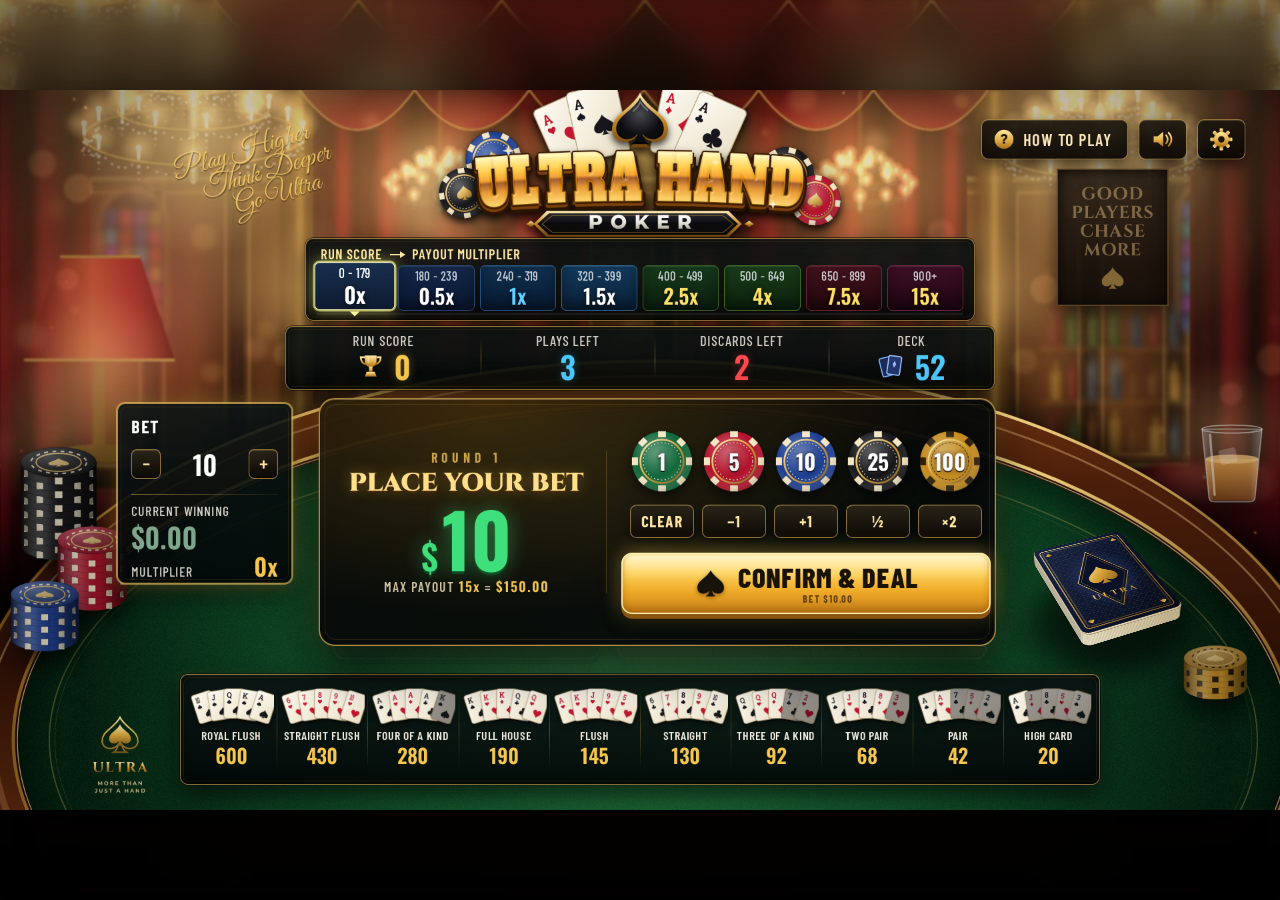
==== commit 3f993fd9: "fix: loading center issue" ====
--- a/desktop/index.html
+++ b/desktop/index.html
@@ -181,6 +181,19 @@
 </div>
 <div id="rotateHint" class="rotate-hint"></div>
 
+<script>
+/* Fit the stage before the external scripts download. Same math as ui.fit(). */
+(function () {
+  var st = document.getElementById('stage');
+  var w = innerWidth, h = innerHeight, portrait = h > w * 1.12;
+  var W = portrait ? 1080 : 1920, H = portrait ? 1920 : 1080;
+  var s = Math.min(w / W, h / H);
+  document.body.classList.toggle('portrait', portrait);
+  st.style.width = W + 'px'; st.style.height = H + 'px';
+  st.style.transform = 'scale(' + s + ') translate(-50%,-50%)';
+  st.classList.add('fitted');
+})();
+</script>
 <script src="js/config.js"></script>
 <script src="js/rules.js"></script>
 <script src="js/audio.js"></script>
--- a/desktop/css/stage.css
+++ b/desktop/css/stage.css
@@ -16,8 +16,11 @@
 #viewport{position:fixed;inset:0;overflow:hidden;
   background:#0b0505 url(../assets/backgrounds/casino_lounge.jpg) center/cover no-repeat}
 #viewport::before{content:"";position:absolute;inset:0;backdrop-filter:blur(18px) brightness(.55);-webkit-backdrop-filter:blur(18px) brightness(.55)}
+/* Hidden until the inline bootstrap (or ui.fit) applies scale() translate(-50%,-50%).
+   Otherwise the 1920×1080 canvas paints with its top-left at the viewport center. */
 .stage{position:absolute;left:50%;top:50%;width:1920px;height:1080px;transform-origin:0 0;overflow:hidden;
-  box-shadow:0 0 120px rgba(0,0,0,.9)}
+  box-shadow:0 0 120px rgba(0,0,0,.9);visibility:hidden}
+.stage.fitted{visibility:visible}
 .room,.world{position:absolute;inset:0}
 .room-bg{position:absolute;inset:0;width:100%;height:100%;display:block}
 #ambient{position:absolute;inset:0;pointer-events:none;mix-blend-mode:screen}
